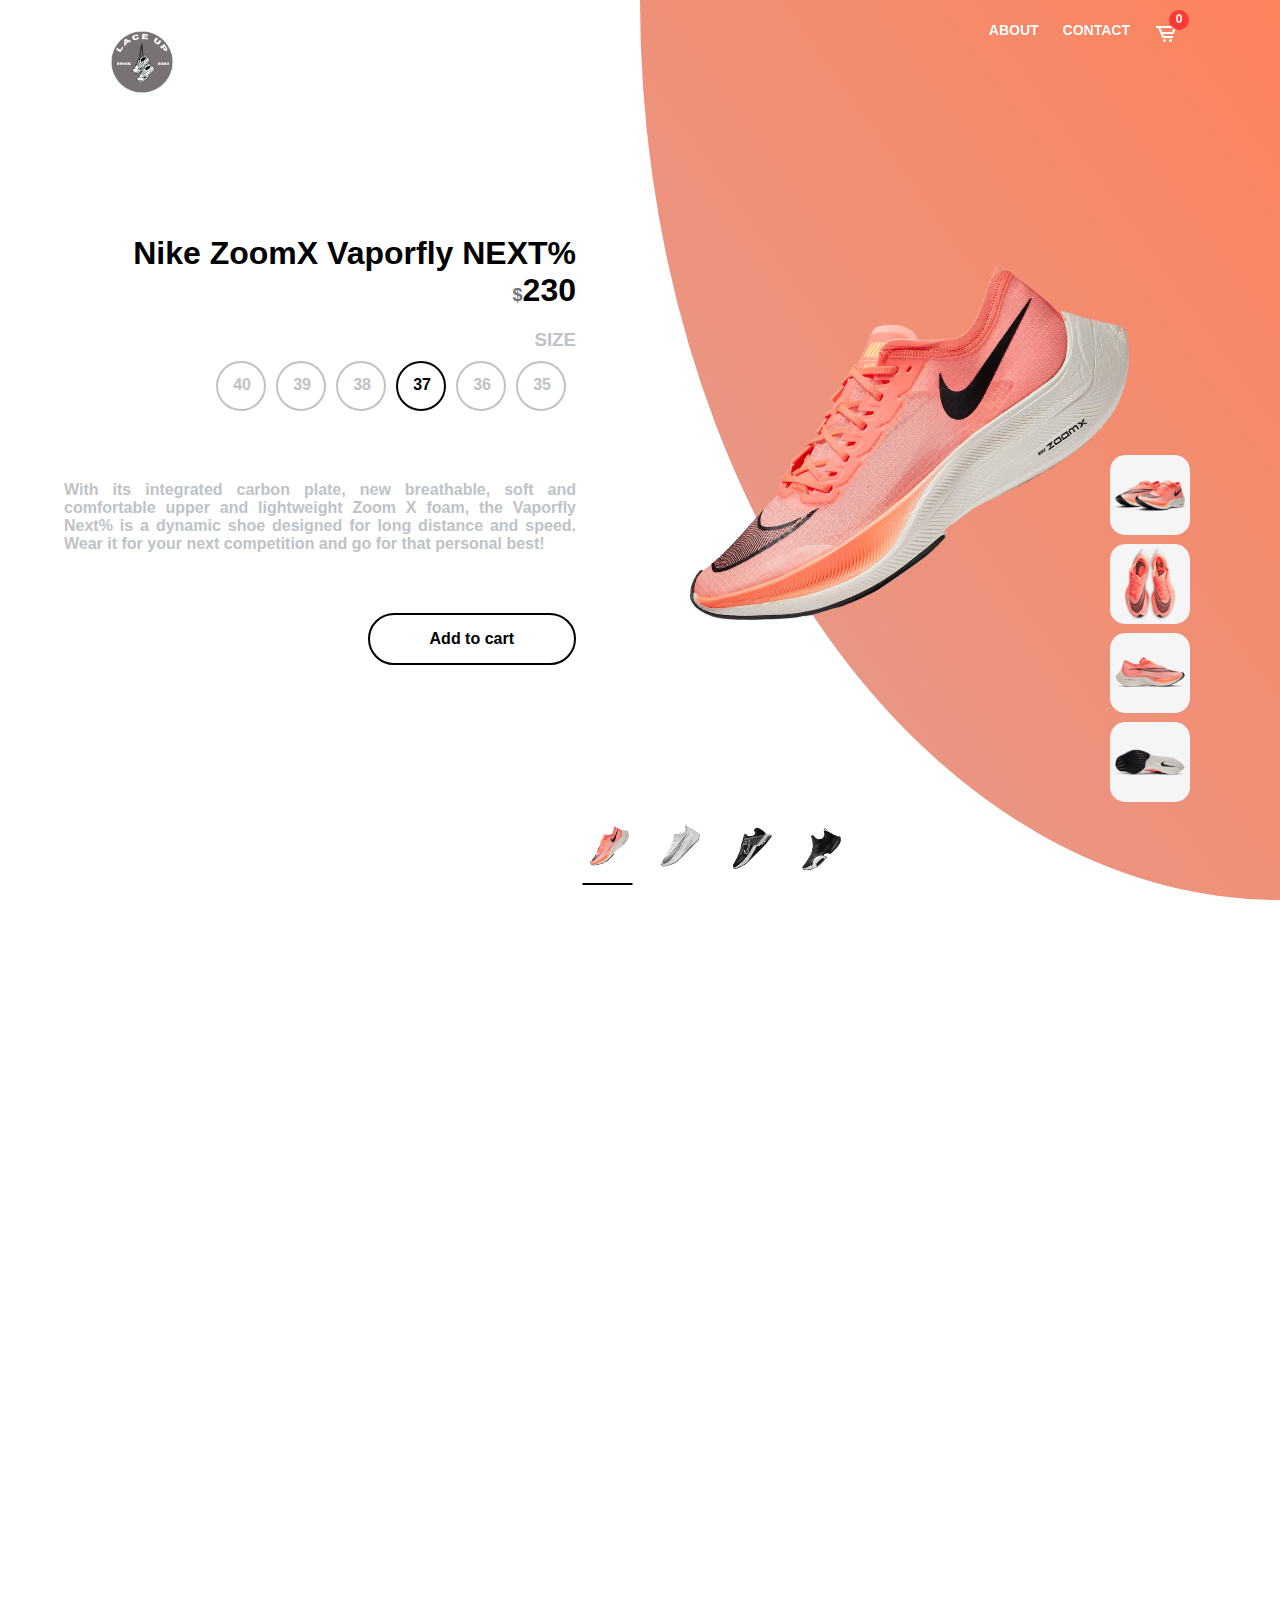
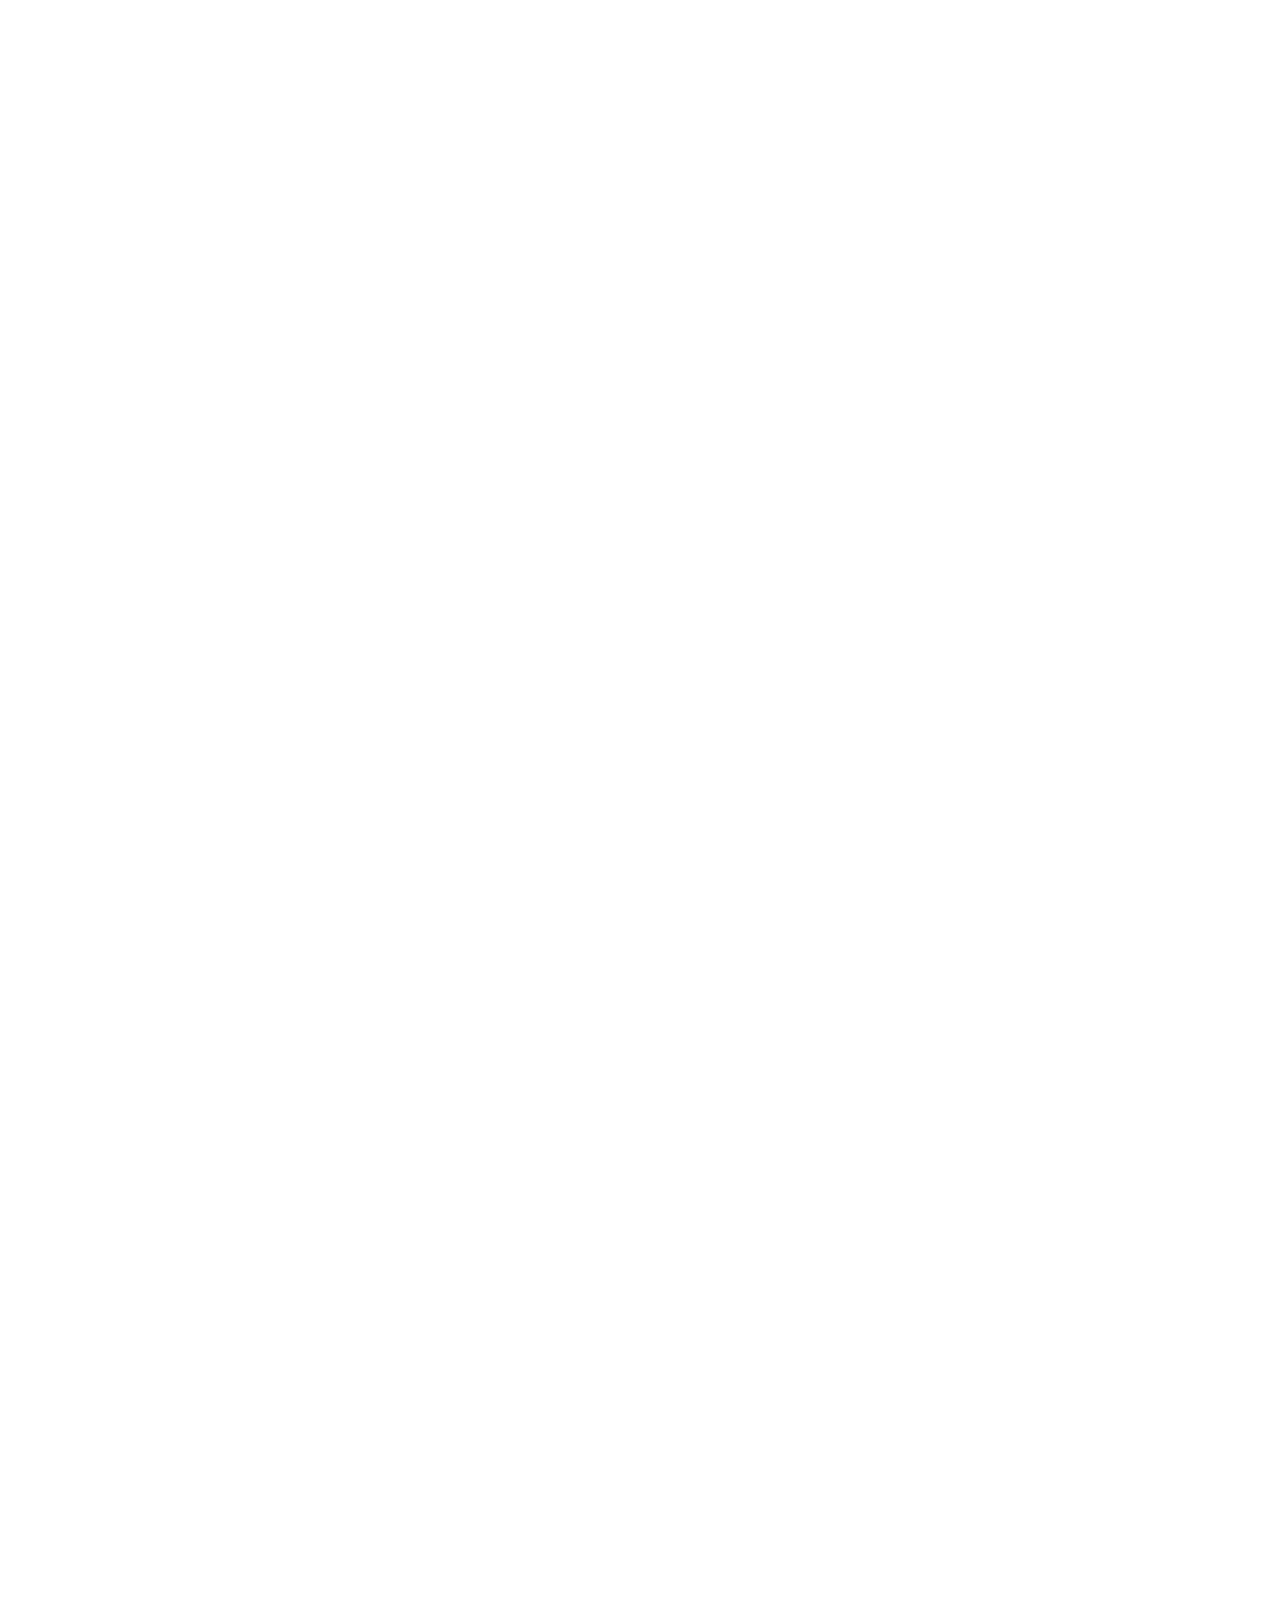
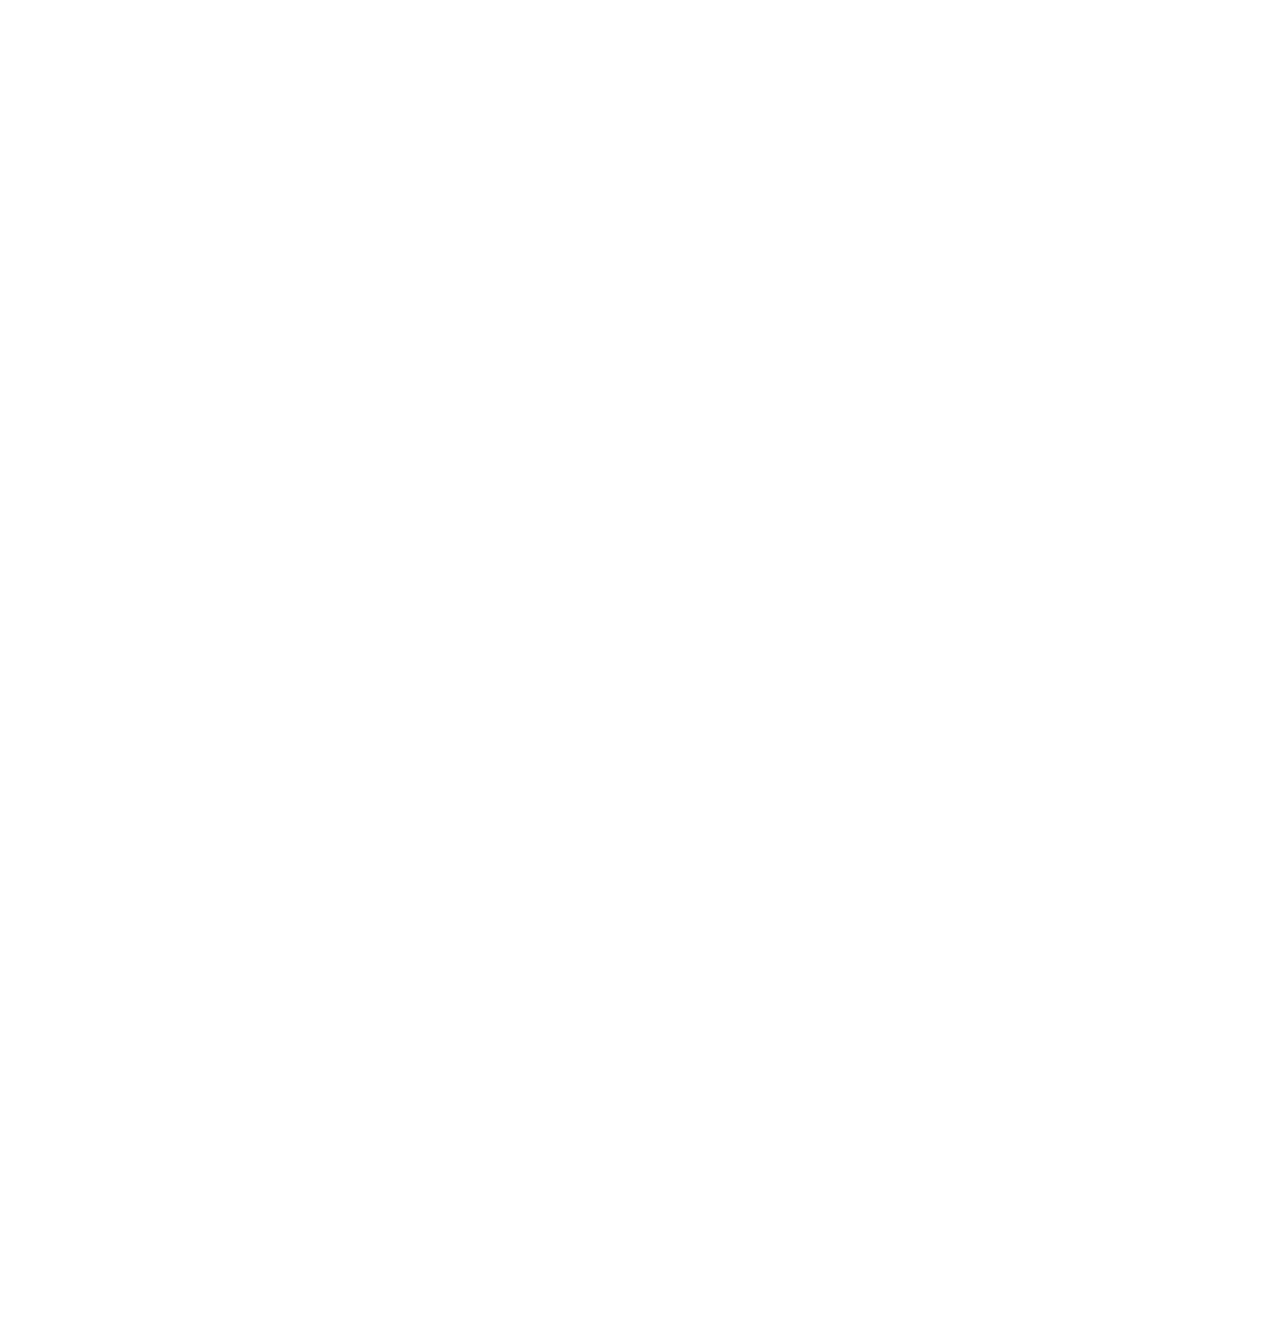
==== index.html @ c54b4e2e "04/12/23" ====
<!DOCTYPE html>
<html>
<head>
	<title>Lace Up</title>
	<meta charset="utf-8">
	<link rel="icon" type="image/x-icon" href="/images/logo.png">
	<link href="https://unpkg.com/boxicons@2.0.7/css/boxicons.min.css" rel="stylesheet">
	<meta name="viewport" content="width=device-width, initial-scale=1.0">
	<link rel="stylesheet" type="text/css" href="final.css">
</head>
<body>

	<!-- TOP NAV -->
	<div class="navbar">
		<a class="logo" href="index.html">
			<img height="80px" src="images/logo.png">
		</a>
		<div class="navbar-right menu">
			<a href="about-us.html">About</a>
			<a href="contact.html">Contact</a>
		</div>
		<div class="navbar-right">
			<a href="#" class="cart">
				<i class="bx bx-cart-alt"></i>
				<span id="cart-count" class="badge">0</span>
			</a>
		</div>
	</div>
	<!-- END TOP NAV -->

	<!-- MAIN -->
	<div id="slider" class="slider">

		<!-- SLIDE 1 -->
		<div class="row fullheight slide">
			<div class="col-6 fullheight">
				<!-- PRODUCT INFO -->
				<div class="product-info">
					<div class="info-wrapper">
						<div class="product-name left-to-right">
							<h3>
								Nike ZoomX Vaporfly NEXT%
							</h3>
						</div>
						<div class="product-price left-to-right">
							<span>$</span>230
						</div>
						<div class="product-size left-to-right">
							<h3>SIZE</h3>
							<div class="size-wrapper">
								<div>35</div>
								<div>36</div>
								<div class="active">37</div>
								<div>38</div>
								<div>39</div>
								<div>40</div>
							</div>
						</div>
						<!-- <div class="product-color left-to-right">
							<h3>COLORS</h3>
							<div class="color-wrapper">
								<div class="active">
									<div class="bg-red"></div>
								</div>
								<div class="">
									<div class="bg-blue"></div>
								</div>
								<div class="">
									<div class="bg-white"></div>
								</div>
							</div>
						</div> -->
						<div class="product-description left-to-right">
							<p>
								With its integrated carbon plate, new breathable, soft and comfortable upper and lightweight Zoom X foam, the Vaporfly Next% is a dynamic shoe designed for long distance and speed. Wear it for your next competition and go for that personal best!
							</p>
						</div>
						<div style="margin-left: 0px;" class="button left-to-right">
							<button id="add-to-cart">
								Add to cart
							</button>
						</div>
					</div>
				</div>
				<!-- END PRODUCT INFO -->
			</div>
			<div class="col-6 fullheight img-col" style="background-image: linear-gradient(to top right, #e19e95, #fd835c)">
				<!-- PRODUCT IMAGE -->
				<div class="product-img">
					<div class="img-wrapper right-to-left">
						<div class="bounce">
							<img src="images/zoomx-vaporfly-next-running-shoe-4Q5jfG.png" alt="placeholder+image">
						</div>
					</div>
				</div>
				<!-- END PRODUCT IMAGE -->
				<!-- PRODUCT MORE IMAGES -->
				<div class="more-images">
					<div class="more-images-item bottom-up">
						<img src="images/zoomx-vaporfly-next-running-shoe-4Q5jfG-1.jpg" alt="placeholder+image">
					</div>
					<div class="more-images-item bottom-up">
						<img src="images/zoomx-vaporfly-next-running-shoe-4Q5jfG (1).jpg" alt="placeholder+image">
					</div>
					<div class="more-images-item bottom-up">
						<img src="images/zoomx-vaporfly-next-running-shoe-4Q5jfG (3).jpg" alt="placeholder+image">
					</div>
					<div class="more-images-item bottom-up">
						<img src="images/zoomx-vaporfly-next-running-shoe-4Q5jfG (4).jpg" alt="placeholder+image">
					</div>
				</div>
				<!-- ENDPRODUCT MORE IMAGES -->
			</div>
		</div>
		<!-- END SLIDE 1 -->

		<!-- SLIDE 2 -->
		<div class="row fullheight slide">
			<div class="col-6 fullheight">
				<!-- PRODUCT INFO -->
				<div class="product-info">
					<div class="info-wrapper">
						<div class="product-name left-to-right">
							<h3>
								Nike Zoom Fly 3
							</h3>
							<div class="product-price left-to-right">
								<span>$</span>230
							</div>
						</div>
						<div class="product-size left-to-right">
							<h3>SIZE</h3>
							<div class="size-wrapper">
								<div>35</div>
								<div>36</div>
								<div class="active">37</div>
								<div>38</div>
								<div>39</div>
								<div>40</div>
							</div>
						</div>
						<!-- <div class="product-color left-to-right">
							<h3>COLORS</h3>
							<div class="color-wrapper">
								<div class="active">
									<div class="bg-red"></div>
								</div>
								<div class="">
									<div class="bg-blue"></div>
								</div>
								<div class="">
									<div class="bg-white"></div>
								</div>
							</div>
						</div> -->
						<div class="product-description left-to-right">
							<p>
								With a carbon fiber plate that helps pitch you forward and our ultra-durable Nike React foam, the Nike Zoom Fly 3 has all of our most-up-to-date technology. Learn more about this race-day shoe that will keep you at the front of the pack.
							</p>
						</div>
						<div class="button left-to-right">
							<button>
								Add to cart
							</button>
						</div>
					</div>
				</div>
				<!-- END PRODUCT INFO -->
			</div>
			<div class="col-6 fullheight img-col" style="background-image: linear-gradient(to top right, #6b6d68, #629f2a)">
				<!-- PRODUCT IMAGE -->
				<div class="product-img">
					<div class="img-wrapper right-to-left">
						<div class="bounce">
							<img src="images/zoom-fly-3-mens-running-shoe-XhzpPH.png" alt="placeholder+image">
						</div>
					</div>
				</div>
				<!-- END PRODUCT IMAGE -->
				<!-- PRODUCT MORE IMAGES -->
				<div class="more-images">
					<div class="more-images-item bottom-up">
						<img src="images/zoom-fly-3-mens-running-shoe-XhzpPH.jpg" alt="placeholder+image">
					</div>
					<div class="more-images-item bottom-up">
						<img src="images/zoom-fly-3-mens-running-shoe-XhzpPH (1).jpg" alt="placeholder+image">
					</div>
					<div class="more-images-item bottom-up">
						<img src="images/zoom-fly-3-mens-running-shoe-XhzpPH (2).jpg" alt="placeholder+image">
					</div>
					<div class="more-images-item bottom-up">
						<img src="images/zoom-fly-3-mens-running-shoe-XhzpPH (3).jpg" alt="placeholder+image">
					</div>
				</div>
				<!-- ENDPRODUCT MORE IMAGES -->
			</div>
		</div>
		<!-- END SLIDE 2 -->

		<!-- SLIDE 3 -->
		<div class="row fullheight slide">
			<div class="col-6 fullheight">
				<!-- PRODUCT INFO -->
				<div class="product-info">
					<div class="info-wrapper">
						<div class="product-name left-to-right">
							<h3>
								Nike Air Max Alpha TR 3
							</h3>
							<div class="product-price left-to-right">
								<span>$</span>230
							</div>
						</div>
						<div class="product-size left-to-right">
							<h3>SIZE</h3>
							<div class="size-wrapper">
								<div>35</div>
								<div>36</div>
								<div class="active">37</div>
								<div>38</div>
								<div>39</div>
								<div>40</div>
							</div>
						</div>
						<!-- <div class="product-color left-to-right">
							<h3>COLORS</h3>
							<div class="color-wrapper">
								<div class="active">
									<div class="bg-red"></div>
								</div>
								<div class="">
									<div class="bg-blue"></div>
								</div>
								<div class="">
									<div class="bg-white"></div>
								</div>
							</div>
						</div> -->
						<div class="product-description left-to-right">
							<p>
								The Nike Air Max Alpha TR 3 keeps up with your daily training in the gym. A wide, flat base and pumped up cushioning give you comfortable stability for lifting. Wide straps and lateral support keep your foot contained for all types of moves. They come together in a durable design built for the rigors of the toughest routines.
							</p>
						</div>
						<div class="button left-to-right">
							<button>
								Add to cart
							</button>
						</div>
					</div>
				</div>
				<!-- END PRODUCT INFO -->
			</div>
			<div class="col-6 fullheight img-col" style="background-image: linear-gradient(to top right, #cdcbd3, #171617)">
				<!-- PRODUCT IMAGE -->
				<div class="product-img">
					<div class="img-wrapper right-to-left">
						<div class="bounce">
							<img src="images/air-max-alpha-tr-3-mens-training-shoe-0C1CV7.png" alt="placeholder+image">
						</div>
					</div>
				</div>
				<!-- END PRODUCT IMAGE -->
				<!-- PRODUCT MORE IMAGES -->
				<div class="more-images">
					<div class="more-images-item bottom-up">
						<img src="images/air-max-alpha-tr-3-mens-training-shoe-0C1CV7.jpg" alt="placeholder+image">
					</div>
					<div class="more-images-item bottom-up">
						<img src="images/air-max-alpha-tr-3-mens-training-shoe-0C1CV7 (1).jpg" alt="placeholder+image">
					</div>
					<div class="more-images-item bottom-up">
						<img src="images/air-max-alpha-tr-3-mens-training-shoe-0C1CV7 (2).jpg" alt="placeholder+image">
					</div>
					<div class="more-images-item bottom-up">
						<img src="images/air-max-alpha-tr-3-mens-training-shoe-0C1CV7 (3).jpg" alt="placeholder+image">
					</div>
				</div>
				<!-- ENDPRODUCT MORE IMAGES -->
			</div>
		</div>
		<!-- END SLIDE 3 -->

		<!-- SLIDE 4 -->
		<div class="row fullheight slide">
			<div class="col-6 fullheight">
				<!-- PRODUCT INFO -->
				<div class="product-info">
					<div class="info-wrapper">
						<div class="product-name left-to-right">
							<h3>
								Nike Air Zoom SuperRep
							</h3>
							<div class="product-price left-to-right">
								<span>$</span>230
							</div>
						</div>
						<div class="product-size left-to-right">
							<h3>SIZE</h3>
							<div class="size-wrapper">
								<div>35</div>
								<div>36</div>
								<div class="active">37</div>
								<div>38</div>
								<div>39</div>
								<div>40</div>
							</div>
						</div>
						<!-- <div class="product-color left-to-right">
							<h3>COLORS</h3>
							<div class="color-wrapper">
								<div class="active">
									<div class="bg-red"></div>
								</div>
								<div class="">
									<div class="bg-blue"></div>
								</div>
								<div class="">
									<div class="bg-white"></div>
								</div>
							</div>
						</div> -->
						<div class="product-description left-to-right">
							<p>
								The quad-burning box jumps that bring your "why" into focus. The sweat-soaked super-sets that leave you bent over double. This is what you live for: the struggle, the moment of truth, the breakthrough, the transformation. Designed for quick bursts of force, heart-thumping tempo changes and fast-paced workouts, this shoe helps push you to fresh HIIT heights.
							</p>
						</div>
						<div class="button left-to-right">
							<button>
								Add to cart
							</button>
						</div>
					</div>
				</div>
				<!-- END PRODUCT INFO -->
			</div>
			<div class="col-6 fullheight img-col" style="background-image: linear-gradient(to top right, #32519a, #4967af)">
				<!-- PRODUCT IMAGE -->
				<div class="product-img">
					<div class="img-wrapper right-to-left">
						<div class="bounce">
							<img src="images/air-zoom-superrep-mens-hiit-class-shoe-ZWLnJW (1).png" alt="placeholder+image">
						</div>
					</div>
				</div>
				<!-- END PRODUCT IMAGE -->
				<!-- PRODUCT MORE IMAGES -->
				<div class="more-images">
					<div class="more-images-item bottom-up">
						<img src="images/air-zoom-superrep-mens-hiit-class-shoe-ZWLnJW.jpg" alt="placeholder+image">
					</div>
					<div class="more-images-item bottom-up">
						<img src="images/air-zoom-superrep-mens-hiit-class-shoe-ZWLnJW (4).jpg" alt="placeholder+image">
					</div>
					<div class="more-images-item bottom-up">
						<img src="images/air-zoom-superrep-mens-hiit-class-shoe-ZWLnJW (3).jpg" alt="placeholder+image">
					</div>
					<div class="more-images-item bottom-up">
						<img src="images/air-zoom-superrep-mens-hiit-class-shoe-ZWLnJW (2).jpg" alt="placeholder+image">
					</div>
				</div>
				<!-- ENDPRODUCT MORE IMAGES -->
			</div>
		</div>
		<!-- END SLIDE 4 -->

		<!-- SLIDE CONTROL -->
		<div id="slide-control" class="slide-control">
			<div class="slide-control-item">
				<img src="images/zoomx-vaporfly-next-running-shoe-4Q5jfG.png" alt="placeholder+image">
			</div>
			<div class="slide-control-item">
				<img src="images/zoom-fly-3-mens-running-shoe-XhzpPH.png" alt="placeholder+image">
			</div>
			<div class="slide-control-item">
				<img src="images/air-max-alpha-tr-3-mens-training-shoe-0C1CV7.png" alt="placeholder+image">
			</div>
			<div class="slide-control-item">
				<img src="images/air-zoom-superrep-mens-hiit-class-shoe-ZWLnJW (1).png" alt="placeholder+image">
			</div>
		</div>
		<!-- END SLIDE CONTROL -->
	</div>
	<!-- END MAIN -->

	<!-- MODAL -->
	<div id="modal" class="modal">
		<span id="modal-close" class="close">&times;</span>
		<img id="modal-content" class="modal-content">
		<div class="more-images">
			<div class="more-images-item">
				<img class="img-preview">
			</div>
			<div class="more-images-item">
				<img class="img-preview">
			</div>
			<div class="more-images-item">
				<img class="img-preview">
			</div>
			<div class="more-images-item">
				<img class="img-preview">
			</div>
		</div>
	</div>
	<!-- END MODAL -->
	<footer id="footer">
			<p>This is a footer.</p>
	</footer>
	<script type="text/javascript" src="final.js"></script>
</body>
</html>
---- final.css ----
/* Define root-level variables for color palette */
:root {
	--red: #ff3838;
	--white: #ffffff;
	--black: #000000;

	--red-one: #CB356B;
	--red-two: #BD3F32;

	--green-one: #56ab2f;
	--green-two: #94d049;

	--black-one: #232526;
	--black-two: #70767b;

	--blue-one: #021B79;
	--blue-two: #0575E6;

	--silver: #bdc3c7;
}

/* Import Google Fonts */
@import url('https://fonts.googleapis.com/css2?family=Lato:wght@400;700;900&display=swap');

/* Universal reset and font settings */
* {
	margin: 0;
	padding: 0;
	box-sizing: border-box;
	font-family: 'Lato', sans-serif;
}

/* Background color classes */
.bg-red {
	background-color: var(--red);
}

.bg-white {
	background-color: var(--white);
}

.bg-black {
	background-color: var(--black);
}

.bg-blue {
	background-color: var(--blue-one);
}

.bg-green {
	background-color: var(--green-one);
}
/* Body and HTML settings */
body, html {
	margin: 0;
	padding: 0;
	height: 100vh;
	overflow: hidden;
}

/* Flexbox row settings */
.row {
	display: flex;
	flex-wrap: wrap;
	flex-direction: row;
}

.row:after, .row:before {
	box-sizing: border-box;
}

/* Column size */
.col-6 {
	width: 50%;
	position: relative;
}

/* Slider settings */
.slider {
	overflow: hidden;
	height: 500%;
}

/* Set full height */
.fullheight {
	height: 100vh;
}

/* Product image settings */
.product-img {
	position: absolute;
	top: 50%;
	left: 50%;
	transform: translate(-50%, -50%);
	width: 100%;
}

/* Image wrapper settings */
.img-wrapper img {
	height: auto;
	width: 80%;
	transform: rotate(-35deg);
}

/* More images settings */
.more-images {
	position: absolute;
	right: 90px;
	top: 50%;
}

/* Styling for individual more images */
.more-images-item {
	height: fit-content;
	border-radius: 15px;
	overflow: hidden;
	margin: 5px 0;
}

.more-images-item img {
	height: auto;
	width: 80px;
	border-radius: 15px;
	transition: 1s;
}

/* Hover effect on more images */
.more-images-item:hover img {
	transform: scale(1.5);
}

.more-images-item:hover {
	cursor: pointer;
}

/* Product information section settings */
.product-info {
	position: absolute;
	top: 50%;
	left: 50%;
	transform: translate(-50%, -50%);
	width: 100%;
	padding: 0 10%;
	color: var(--silver);
}

/* Wrapper for product information */
.info-wrapper {
	margin: auto;
	position: relative;
	text-align: right;
}

/* Product name settings */
.product-name h3 {
	font-weight: 800;
	font-size:xx-large;
	color: var(--black);
}

/* Product price settings */
.product-price {
	font-weight: 900;
	font-size: xx-large;
	color: var(--black);
}

/* Product price span settings */
.product-price span {
	font-size: large;
	color: var(--black-two);
}

/* Product size settings */
.product-size {
	margin: 20px 0;
}

/* Wrapper for size selection */
.size-wrapper {
	display: flex;
	flex-flow: row-reverse;
	padding: 5px;
}

/* Individual size settings */
.size-wrapper div {
	font-weight: 900;
	margin: 5px;
	width: 50px;
	height: 50px;
	border-radius: 50%;
	padding: 13px;
	border: 2px solid var(--silver);
	color: var(--silver);
}

/* Active size */
.size-wrapper div.active {
	border: 2px solid var(--black);
	color: var(--black);
}

/* Hover effect on size */
.size-wrapper div:hover {
	border: 2px solid var(--black);
	color: var(--black);
	cursor: pointer;
}

/* Wrapper for color selection */
.color-wrapper {
	display: flex;
	flex-flow: row-reverse;
	padding: 5px;
}

/* Individual color settings */
.color-wrapper > div {
	margin: 5px;
	width: 50px;
	height: 50px;
	border-radius: 50%;
	padding: 3px;
	border: 2px solid var(--silver);
	background-color: var(--silver);
}

/* Active color */
.color-wrapper > div.active {
	border: 2px solid var(--black);
}

/* Hover effect on color */
.color-wrapper > div:hover {
	cursor: pointer;
	border: 2px solid var(--black);
}

/* Color circle settings */
.color-wrapper > div >div {
	width: 40px;
	height: 40px;
	border-radius: 50%;
}

/* Product description settings */
.product-description {
	margin: 60px 0;
	text-align: justify;
	font-weight: 600;
}

/* Button settings */
.button > button {
	font-weight: 700;
	margin-left: 220px;
	font-size: medium;
	padding: 15px 60px;
	border-radius: 30px;
	border: 2px solid var(--black);
	background-color: var(--white);
	color: var(--black);
	transition: .5s;
}

/* Hover effect on button */
.button > button:hover {
	cursor: pointer;
	/* background-color: #BD3F32; */
	background-color: #000000;
	color: var(--white);
	transform: translateY(-7px);
}
.button1 {
	border-radius: 50%;
}
.size_button{
	font-weight: 700;
	margin-left: 220px;
	font-size: medium;
	padding: 15px 60px;
	border-radius: 30px;
	border: 2px solid var(--black);
	background-color: var(--white);
	color: var(--black);
	transition: .5s;
}
.size_button > button:hover {
	cursor: pointer;
	background-color: #BD3F32;
	color: var(--white);
	transform: translateY(-7px);
}

/* Image column settings */
.img-col {
	border-bottom-left-radius: 100%;
}

/* Slide control settings */
.slide-control {
	display: flex;
	padding: 5px;
	position: absolute;
	bottom: 0;
	left: 50%;
	transform: translateX(-25%);
}

/* Slide control individual div settings */
.slide-control div {
	height: 50px;
	width: 50px;
	margin: 10px;
	transition: .5s;
}

/* Hover effect on slide control */
.slide-control div:hover {
	cursor: pointer;
	transform: translateY(-30px);
	border-bottom: 2px solid var(--black);
}

/* Slide control image settings */
.slide-control div img {
	height: auto;
	width: 100%;
	filter: grayscale(100%);
	transform: rotate(-45deg);
}

/* Hover effect on slide control image */
.slide-control div:hover img {
	filter: unset;
}

/* Active slide control image settings */
.slide-control div.active img {
	filter: unset;
}

/* Active slide control div settings */
.slide-control div.active {
	border-bottom: 2px solid var(--black);
}

/* Modal settings */
.modal {
	display: none;
	position: fixed;
	z-index: 100;
	padding-top: 100px;
	left: 0;
	top: 0;
	width: 100%;
	height: 100%;
	overflow: auto;
	background-color: rgb(0,0,0);
	background-color: rgba(0,0,0,0.9);
}

/* Modal content settings */
.modal-content {
	margin: auto;
	display: block;
	width: 80%;
	max-width: 700px;
}

/* Modal content animation */
.modal-content {
	animation-name: zoom;
	animation-duration: .6s;
}

/* Zoom animation settings */
@keyframes zoom {
	from {
		transform: scale(0);
	} to {
		transform: scale(1);
	}
}

/* Close button settings */
.close {
	position: absolute;
	top: 15px;
	right: 35px;
	color: var(--white);
	font-size: 40px;
	font-weight: 900;
	transition: .3s;
}

/* Hover effect on close button */
.close:hover, .close:focus {
	color: var(--silver);
	text-decoration: none;
	cursor: pointer;
}

/* Navbar settings */
.navbar {
	background-color: transparent;
	padding: 10px 90px;
	position: fixed;
	top: 0;
	left: 0;
	right: 0;
	z-index: 99;
	display: flex;
}

/* Navbar links settings */
.navbar a {
	float: left;
	color: var(--white);
	text-decoration: none;
	font-size: 14px;
	font-weight: 900;
	padding:12px;
	text-transform: uppercase;
}

/* Navbar logo settings */
.navbar .logo {
	font-size: 30px;
	flex: 1;
	color: var(--black);
}

/* Navbar right side links settings */
.navbar-right a:hover {
	color: var(--black);
	border-bottom: 2px solid var(--black);
}

/* Active link in navbar settings */
.navbar-right a.active {
	color: var(--black);
	border-bottom: 2px solid var(--black);
}

/* Navbar right side links transition settings */
.navbar-right a {
	transition: .5s;
}

/* Cart icon settings */
.cart {
	position: relative;
}

/* Cart icon size settings */
.cart i {
	font-size: x-large;
}

/* Badge settings for cart item count */
.badge {
	position: absolute;
	top: 0;
	right: 1px;
	font-size: 12px;
	background-color: var(--red);
	width: 20px;
	height: 20px;
	padding: 2px;
	text-align: center;
	justify-content: center;
	border-radius: 50%;
}

/* Animation section */

/* Right-to-left animation */
.right-to-left {
	transition: 1s;
	transform: translateX(100%);
}

/* Active right-to-left animation */
.active .right-to-left {
	transform: translateX(0);
}

/* Bottom-up animation */
.bottom-up {
	transition: 1s;
	transform: translateY(100vh);
}

/* Active bottom-up animation */
.active .bottom-up {
	transform: translateY(0);
}

/* Left-to-right animation */
.left-to-right {
	transition: 1s;
	transform: translateX(-150%);
}

/* Active left-to-right animation */
.active .left-to-right {
	transition: 1s;
	transform: translateX(0);
}

/* Delay for more images items */
.more-images-item:nth-child(1) {
	transition-delay: .2s;
}

.more-images-item:nth-child(2) {
	transition-delay: .4s;
}

.more-images-item:nth-child(3) {
	transition-delay: .6s;
}

.more-images-item:nth-child(4) {
	transition-delay: .8s;
}

/* Delay for info wrapper children */
.info-wrapper > div:nth-child(1) {
	transition-delay: .2s;
}

.info-wrapper > div:nth-child(2) {
	transition-delay: .4s;
}

.info-wrapper > div:nth-child(3) {
	transition-delay: .6s;
}

.info-wrapper > div:nth-child(4) {
	transition-delay: .8s;
}

.info-wrapper > div:nth-child(5) {
	transition-delay: 1s;
}

.info-wrapper > div:nth-child(6) {
	transition-delay: 1.2s;
}

/* Bounce animation */
.bounce {
	animation-name: bounce;
	animation-timing-function: ease;
	animation-iteration-count: infinite;
	animation-duration: 3s;
}

/* Keyframes for bounce animation */
@keyframes bounce {
	0% {
		transform: translateY(0);
	} 50% {
		transform: translateY(-50px);
	} 100% {
		transform: translateY(0);
	}
}
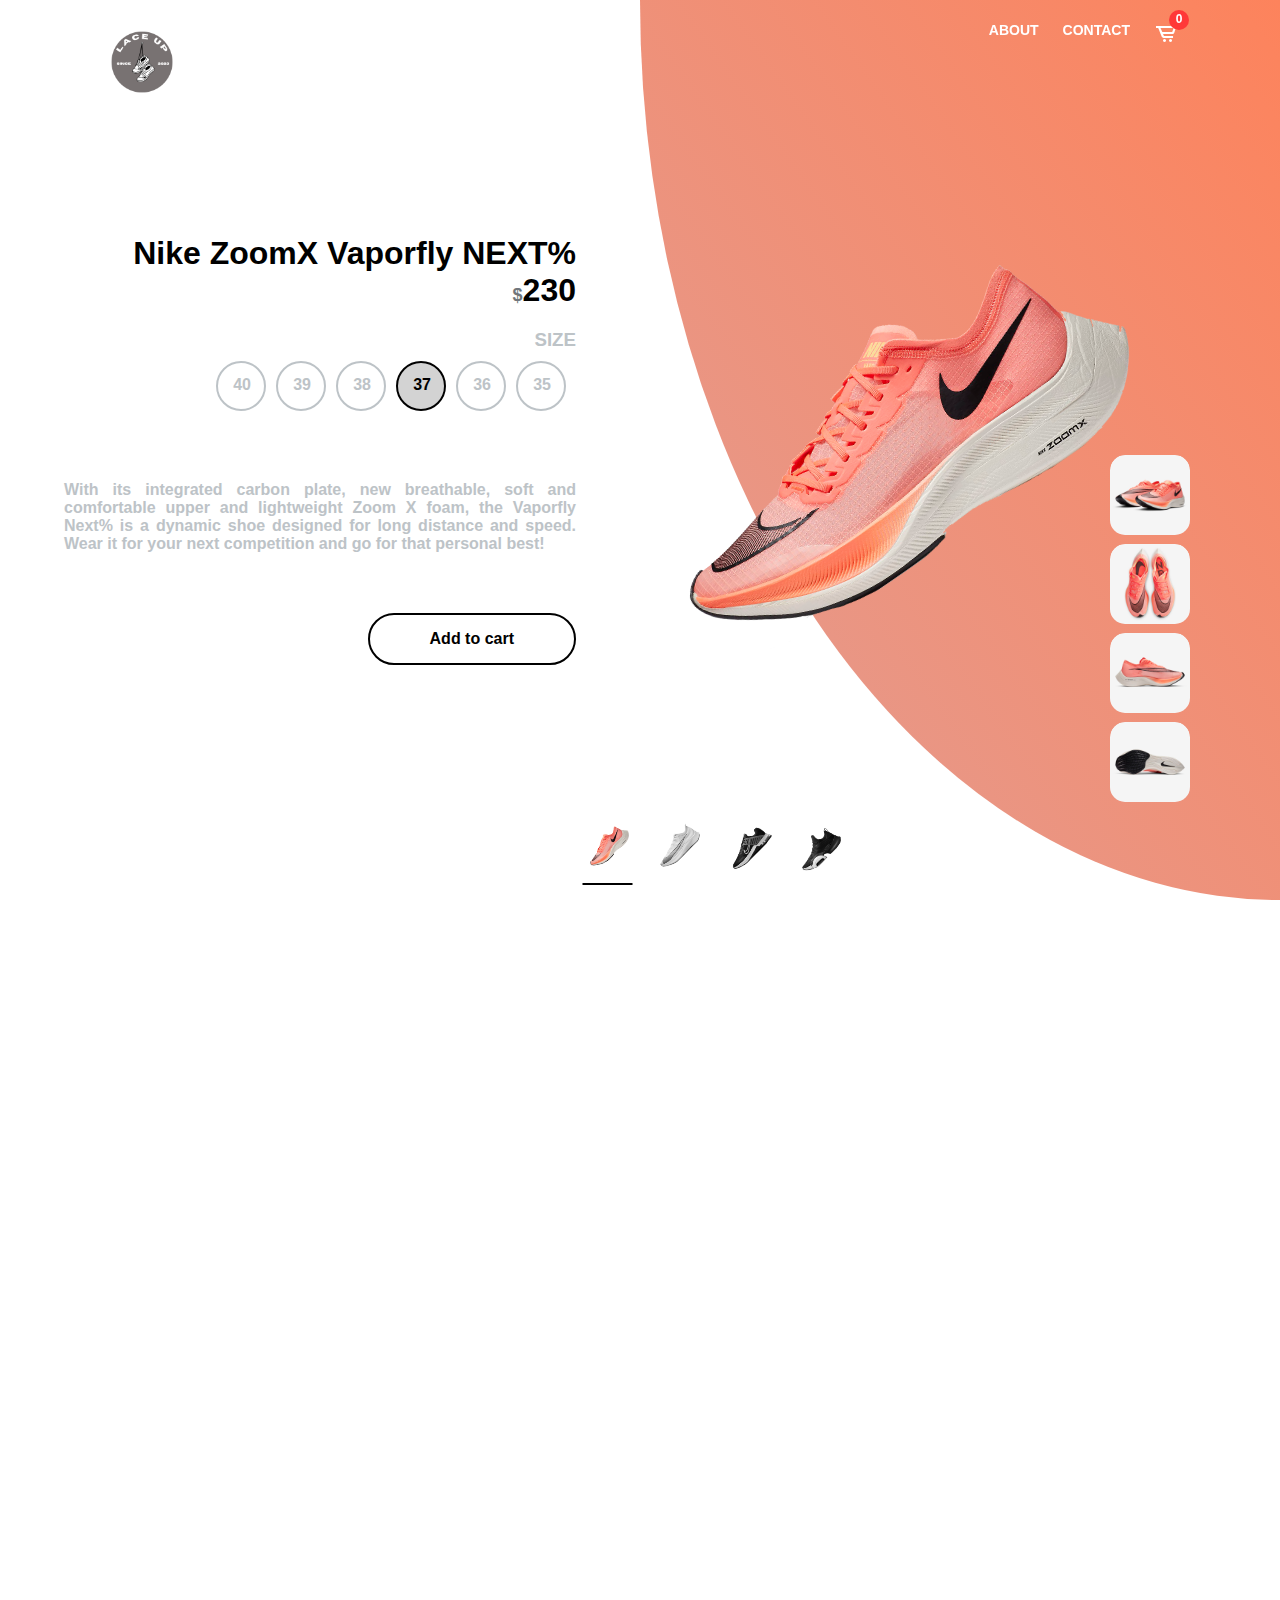
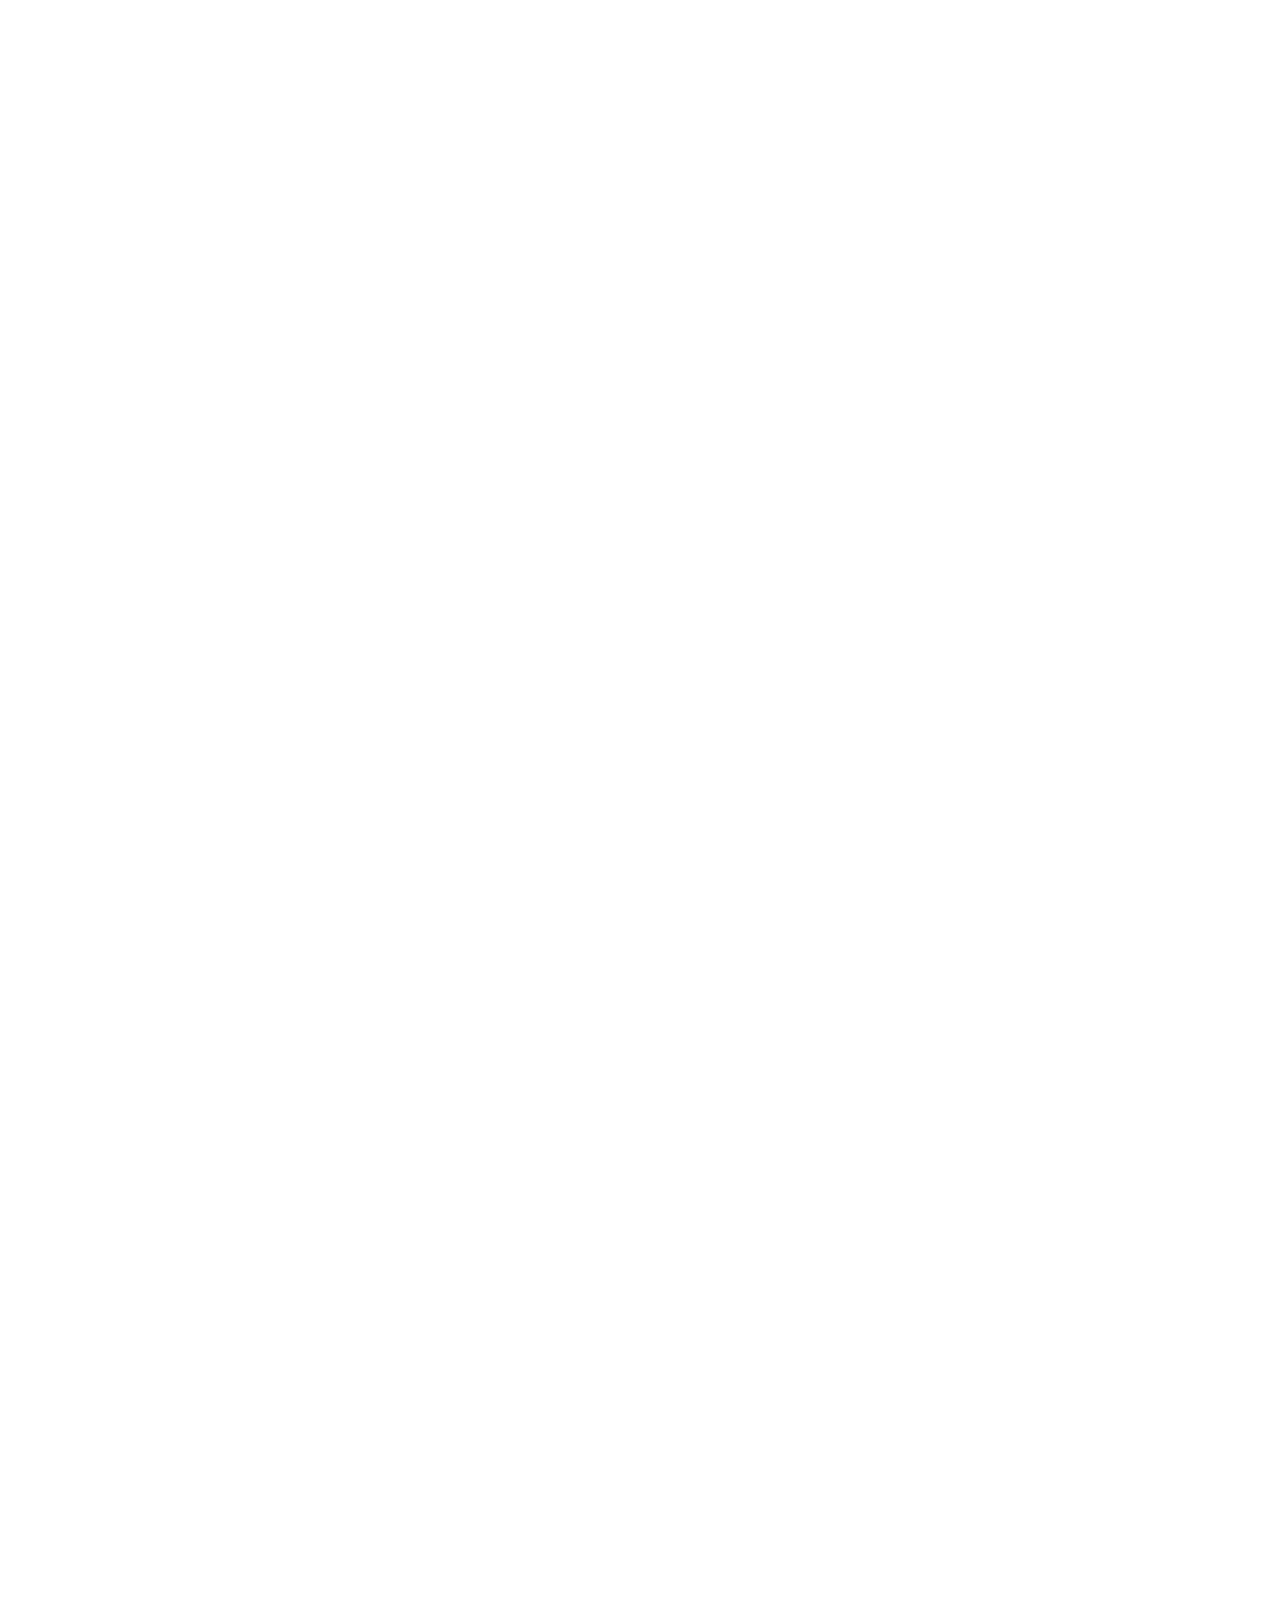
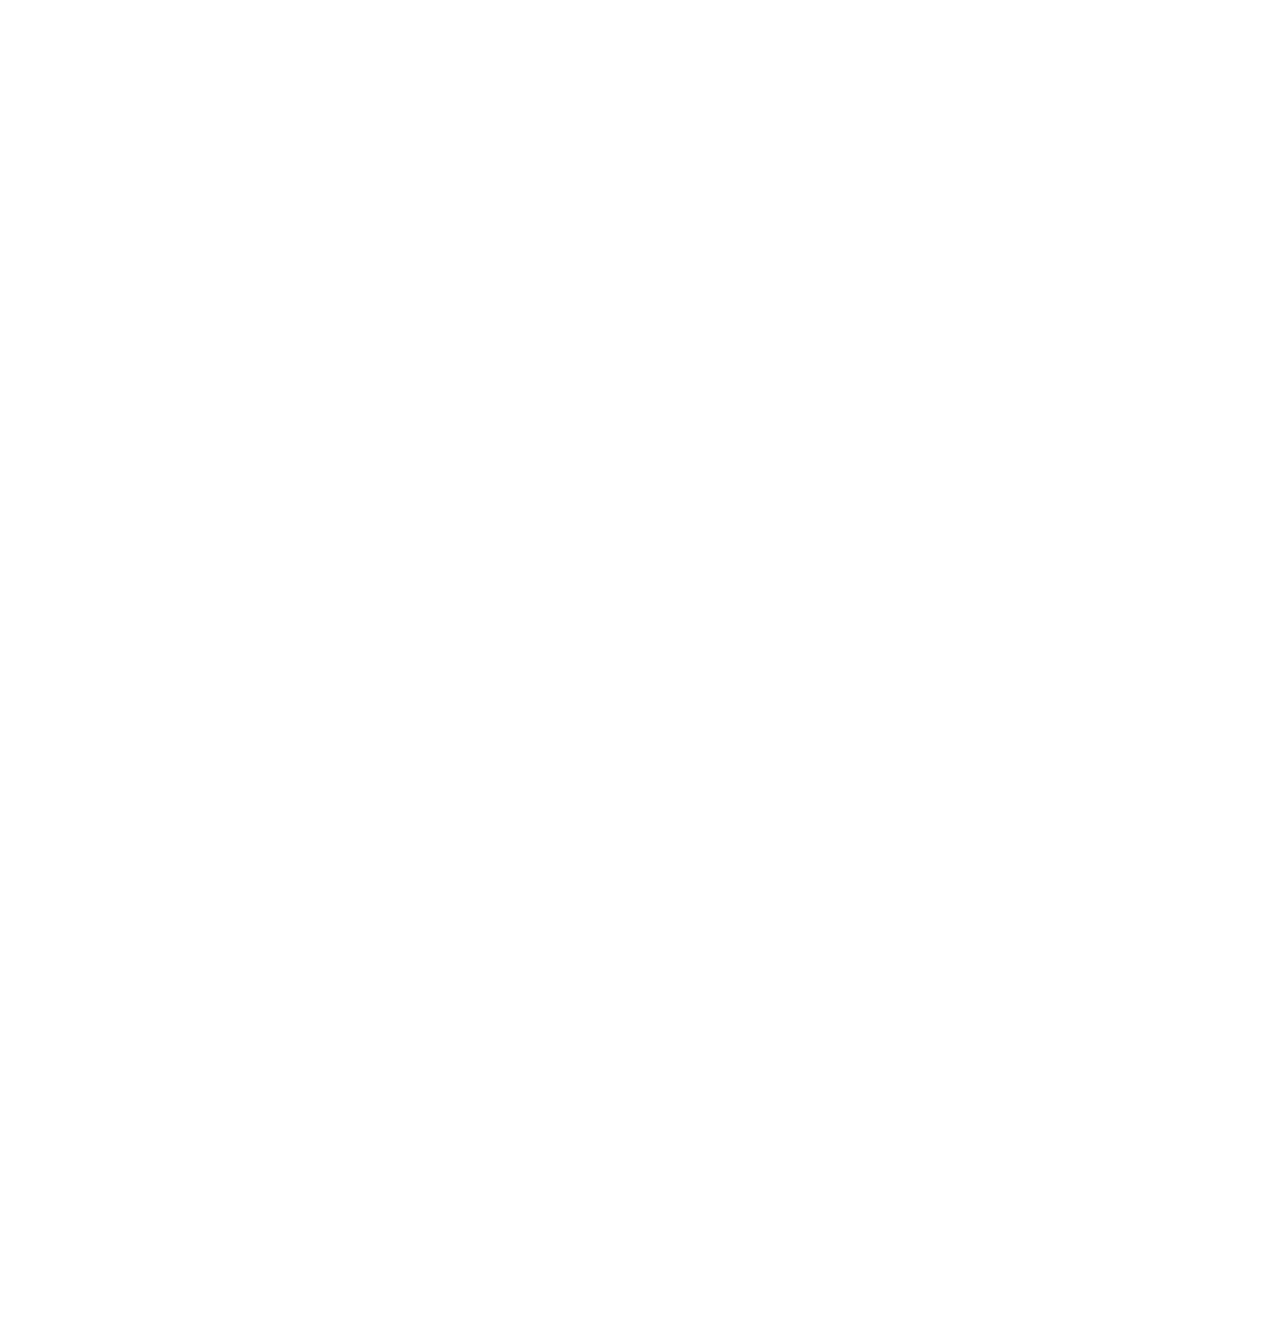
==== commit 1d6c2b78: "13/12/2023" ====
--- a/index.html
+++ b/index.html
@@ -20,7 +20,7 @@
 			<a href="contact.html">Contact</a>
 		</div>
 		<div class="navbar-right">
-			<a href="#" class="cart">
+			<a href="cart.html" class="cart">
 				<i class="bx bx-cart-alt"></i>
 				<span id="cart-count" class="badge">0</span>
 			</a>
@@ -48,12 +48,12 @@
 						<div class="product-size left-to-right">
 							<h3>SIZE</h3>
 							<div class="size-wrapper">
-								<div>35</div>
-								<div>36</div>
-								<div class="active">37</div>
-								<div>38</div>
-								<div>39</div>
-								<div>40</div>
+								<div class="size">35</div>
+								<div class="size">36</div>
+								<div class="size active">37</div>
+								<div class="size">38</div>
+								<div class="size">39</div>
+								<div class="size">40</div>
 							</div>
 						</div>
 						<!-- <div class="product-color left-to-right">
@@ -131,12 +131,12 @@
 						<div class="product-size left-to-right">
 							<h3>SIZE</h3>
 							<div class="size-wrapper">
-								<div>35</div>
-								<div>36</div>
-								<div class="active">37</div>
-								<div>38</div>
-								<div>39</div>
-								<div>40</div>
+								<div class="size">35</div>
+								<div class="size">36</div>
+								<div class="size active">37</div>
+								<div class="size">38</div>
+								<div class="size">39</div>
+								<div class="size">40</div>
 							</div>
 						</div>
 						<!-- <div class="product-color left-to-right">
@@ -214,12 +214,12 @@
 						<div class="product-size left-to-right">
 							<h3>SIZE</h3>
 							<div class="size-wrapper">
-								<div>35</div>
-								<div>36</div>
-								<div class="active">37</div>
-								<div>38</div>
-								<div>39</div>
-								<div>40</div>
+								<div class="size">35</div>
+								<div class="size">36</div>
+								<div class="size active">37</div>
+								<div class="size">38</div>
+								<div class="size">39</div>
+								<div class="size">40</div>
 							</div>
 						</div>
 						<!-- <div class="product-color left-to-right">
@@ -297,12 +297,12 @@
 						<div class="product-size left-to-right">
 							<h3>SIZE</h3>
 							<div class="size-wrapper">
-								<div>35</div>
-								<div>36</div>
-								<div class="active">37</div>
-								<div>38</div>
-								<div>39</div>
-								<div>40</div>
+								<div class="size">35</div>
+								<div class="size">36</div>
+								<div class="size active">37</div>
+								<div class="size">38</div>
+								<div class="size">39</div>
+								<div class="size">40</div>
 							</div>
 						</div>
 						<!-- <div class="product-color left-to-right">
--- a/final.css
+++ b/final.css
@@ -85,6 +85,13 @@
 .fullheight {
 	height: 100vh;
 }
+
+/* Add specific styles to the active class */
+.size.active {
+    background-color:  lightgray; /* Change to your desired active button style */
+    /* color: red; Change to your desired active button text color */
+}
+
 
 /* Product image settings */
 .product-img {
